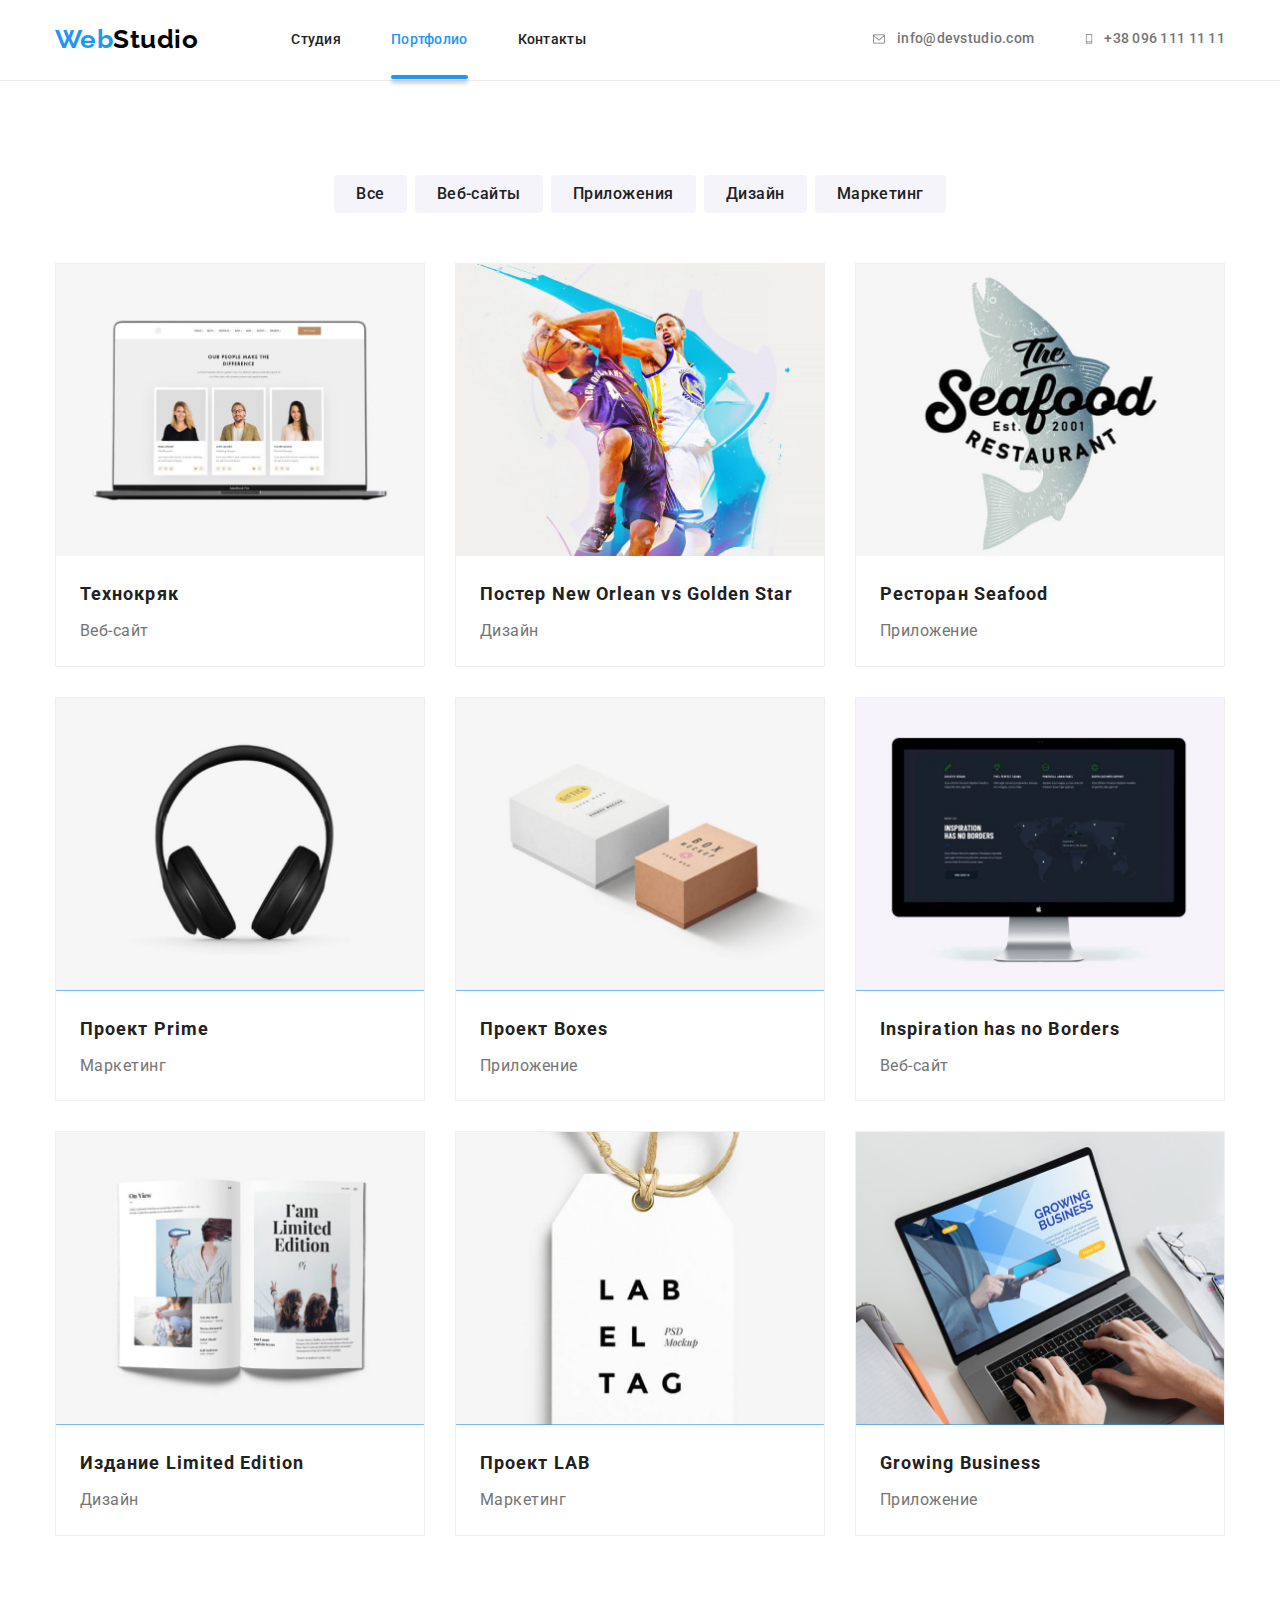
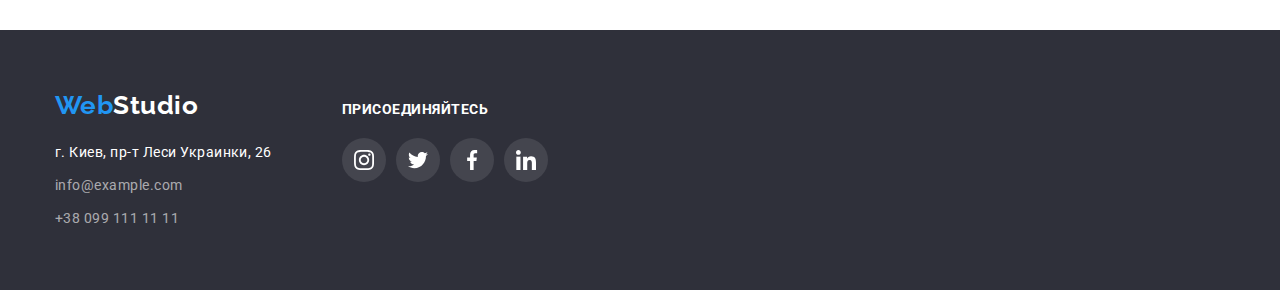
==== portfolio.html @ 4ba1881b "Initial commit" ====
<!DOCTYPE html>
<html lang="ru">
<head>
    <meta charset="UTF-8">
    <meta http-equiv="X-UA-Compatible" content="IE=edge">
    <meta name="viewport" content="width=device-width, initial-scale=1.0">
    <title>Portfolio</title>
    <link rel="preconnect" href="https://fonts.googleapis.com">
    <link rel="preconnect" href="https://fonts.gstatic.com" crossorigin>
    <link href="https://fonts.googleapis.com/css2?family=Raleway:wght@700&family=Roboto:wght@400;500;700;900&display=swap"
        rel="stylesheet">
    <link rel="stylesheet" href="https://cdnjs.cloudflare.com/ajax/libs/modern-normalize/1.1.0/modern-normalize.min.css">
    <link rel="stylesheet" href="./css/styles.css">
</head>
<body>
    <!--Header-->
    <header class="page-header portfolio">
        <div class="container">
            <a href="" class="logo-link"> <span class="logo-page-web">Web</span><span class="logo-page-studio">Studio</span></a>
            <nav>
                <ul class="site-nav list">
                    <li class="item"> <a href="./index.html" class="link ">Студия</a></li>
                    <li class="item"> <a href="./portfolio.html" class="link current">Портфолио </a></li>
                    <li class="item"> <a href="./contacts.html" class="link">Контакты</a></li>
                </ul>
            </nav>
            <ul class="contact-nav list">
                <li class="item"> <a href="mailto:info@devstudio.com" class="link envelope"> <svg class="mail-icon" width="16px"
                            height="12px">
                            <use href="./images/icons.svg#icon-envelope"></use>
                        </svg> info@devstudio.com</a></li>
                <li class="item"><a href="tel:+380961111111" class="link smartphone"> <svg class="smartphone-icon">
                            <use href="./images/icons.svg#icon-smartphone"></use>
                        </svg> +38 096 111 11 11</a></li>
            </ul>
        </div>
    </header>
    <!--Main-->
    <main>
        <section class="section projects">
            <div class="container">
                <ul class="project-filter list">
                    <li class="project-button">
                        <button type="button" class="button-filter">Все</button>
                    </li>
                    <li class="project-button">
                        <button type="button" class="button-filter">Веб-сайты</button>
                    </li>
                    <li class="project-button">
                        <button type="button" class="button-filter">Приложения</button>
                    </li>
                    <li class="project-button">
                        <button type="button" class="button-filter">Дизайн</button>
                    </li>
                    <li class="project-button">
                        <button type="button" class="button-filter">Маркетинг</button>
                    </li>
                </ul>
                   
        <!--Main menu-->
        <!--Скрытый заголовок-->
        <h1 class="visually-hidden">Список проектов</h1>
        <ul class="project-list list">
            <li class="project-item"> <a href="" class="link">
                <div class="project-img">
                <img src="./images/technokryak.jpg" alt="Фото Технокряк" width="370">
                <p class="project-text">Технокряк это современная площадка распространения коронавируса. Компании используют эту платформу для цифрового
                шпионажа и атак на защищённые сервера конкурентов.</p>
                </div>
                <div class="project-block">
                <h2 class="project-name" >Технокряк</h2>
                <p class="project-desc">Веб-сайт</p>
                </div>
                </a>
            </li>
            <li class="project-item"> <a href="" class="link">
            <div class="project-img">
                <img src="./images/new_orlean.jpg" alt="Фото Нью орлеан" width="370">
            <p class="project-text">Технокряк это современная площадка распространения коронавируса. Компании используют эту платформу для цифрового
                шпионажа и атак на защищённые сервера конкурентов.</p>
                </div>
                <div class="project-block">
                <h2 class="project-name">Постер New Orlean vs Golden Star</h2>
                    <p class="project-desc">Дизайн</p>
                    </div>
                </a>
            </li>
            <li class="project-item"> <a href="" class="link">
            <div class="project-img">
                <img src="./images/seafood.jpg" alt="Фото Си фуд" width="370">
             <p class="project-text">Технокряк это современная площадка распространения коронавируса. Компании используют эту платформу для цифрового
                шпионажа и атак на защищённые сервера конкурентов.</p>
                </div>
                <div class="project-block">
                <h2 class="project-name">Ресторан Seafood</h2>
                    <p class="project-desc">Приложение</p>
                    </div>
                </a>
                </li>
            <li class="project-item"> <a href="" class="link">
               <div class="project-img">
                <img src="./images/prime.jpg" alt="Фото Прайм" width="370">
                 <p class="project-text">Технокряк это современная площадка распространения коронавируса. Компании используют эту платформу для цифрового
                шпионажа и атак на защищённые сервера конкурентов.</p>
                </div>
                <div class="project-block">
                <h2 class="project-name">Проект Prime</h2>
                <p class="project-desc">Маркетинг</p>
                </div>
                </a>
            </li>
            <li class="project-item"> <a href="" class="link">
            <div class="project-img">
                <img src="./images/boxes.jpg" alt="Фото Боксес" width="370">
             <p class="project-text">Технокряк это современная площадка распространения коронавируса. Компании используют эту платформу для цифрового
                шпионажа и атак на защищённые сервера конкурентов.</p>
                </div>
                <div class="project-block">
                <h2 class="project-name">Проект Boxes</h2>
                <p class="project-desc">Приложение</p>
                </div>
            </a>
            </li>
            <li class="project-item"> <a href="" class="link">
            <div class="project-img">
                <img src="./images/no_borders.jpg" alt="Фото Но бордерс" width="370">
             <p class="project-text">Технокряк это современная площадка распространения коронавируса. Компании используют эту платформу для цифрового
                шпионажа и атак на защищённые сервера конкурентов.</p>
                </div>
                <div class="project-block">
                <h2 class="project-name">Inspiration has no Borders</h2>
                <p class="project-desc">Веб-сайт</p>
                </div>
            </a>
            </li>
            <li class="project-item"> <a href="" class="link">
            <div class="project-img">
                <img src="./images/limited_edition.jpg" alt="Фото Лимитед едишн" width="370">
             <p class="project-text">Технокряк это современная площадка распространения коронавируса. Компании используют эту платформу для цифрового
                шпионажа и атак на защищённые сервера конкурентов.</p>
                </div>
                <div class="project-block">
                <h2 class="project-name">Издание Limited Edition</h2>
                <p class="project-desc">Дизайн</p>
                </div>
            </a>
            </li>
            <li class="project-item"> <a href="" class="link">
            <div class="project-img">
                <img src="./images/lab.jpg" alt="Фото Лаб" width="370">
             <p class="project-text">Технокряк это современная площадка распространения коронавируса. Компании используют эту платформу для цифрового
                шпионажа и атак на защищённые сервера конкурентов.</p>
                </div>
                <div class="project-block">
                <h2 class="project-name">Проект LAB</h2>
                <p class="project-desc">Маркетинг</p>
                </div>
            </a>
            </li>
            <li class="project-item"> <a href="" class="link">
            <div class="project-img">
                <img src="./images/gr_business.jpg" alt="Фото растущий бизнес" width="370">
             <p class="project-text">Технокряк это современная площадка распространения коронавируса. Компании используют эту платформу для цифрового
                шпионажа и атак на защищённые сервера конкурентов.</p>
                </div>
                <div class="project-block">
                <h2 class="project-name">Growing Business</h2>
                <p class="project-desc">Приложение</p>
                </div>
            </a>
            </li>
        </ul>
        </div>
        </section>
    </main>

    <!--Footer-->
    <footer class="footer-nav">
        <div class="container footer">
            <div>
                <a href="" class="logo-link"><span class="logo-page-web">Web</span><span
                        class="logo-page-studio-white">Studio</span></a>
                <address class="adress">г. Киев, пр-т Леси Украинки, 26 <br>
                    <a href="mailto:info@example.com" class="contact">info@example.com</a><br>
                    <a href="tel:+380991111111" class="contact">+38 099 111 11 11</a>
                </address>
            </div>
            <div class="block-follow">
                <h3 class="follow">присоединяйтесь</h3>
                <ul class="list follow-order">
                    <li class="social instagram">
                        <a href="" class="link "><svg class="icon-footer">
                                <use href="./images/icons.svg#icon-instagram"></use>
                            </svg></a>
                    </li>
                    <li class="social twitter">
                        <a href="" class="link ">
                            <svg class="icon-footer">
                                <use href="./images/icons.svg#icon-twitter"></use>
                            </svg> </a>
                    </li>
                    <li class="social facebook">
                        <a href="" class="link ">
                            <svg class="icon-footer">
                                <use href="./images/icons.svg#icon-facebook"></use>
                            </svg>
                        </a>
                    </li>
                    <li class="social linkedin">
                        <a href="" class="link ">
                            <svg class="icon-footer">
                                <use href="./images/icons.svg#icon-linkedin"></use>
                            </svg>
                        </a>
                    </li>
                </ul>
            </div>
        </div>
    
    </footer>
</body>
---- css/styles.css ----
:root {
  --brand-blue-color: #2196f3;
  --brand-black-color: #212121;
  --brand-grey-color: #757575;
  --background-page: #ffffff;
  --brand-white-color: #ffffff;
  --background-button-grey: #f5f4fa;
  --background-darkgrey: #2f303a;
  --card-set-gap: 30px;
  --animation: 250ms cubic-bezier(0.4, 0, 0.2, 1);
}
body {
  color: var(--brand-black-color);
  background-color: var(--background-page);
  font-family: Roboto, sans-serif;
  letter-spacing: 0.03em;
  margin: 0px;
}
.list {
  list-style: none;
  padding: 0;
  margin: 0;
}
.container {
  width: 1200px;
  padding-left: 15px;
  padding-right: 15px;
  margin-left: auto;
  margin-right: auto;
  /* outline: 2px solid tomato; */
}
.section {
  padding-top: 94px;
  padding-bottom: 94px;
}
img {
  display: block;
  max-width: 100%;
  height: auto;
}

/*Стили для index.html*/
/*Header*/
.page-header {
  border-bottom: 1px solid #ececec;
  /* background-color: thistle; */
}
.page-header > .container {
  display: flex;
  align-items: center;
  padding-top: 24px;
  padding-bottom: 25px;
}

.logo-link {
  text-decoration: none;
  
  margin-right: 93px;
}
.logo-page-web {
  color: var(--brand-blue-color);

  font-family: Raleway, sans-serif;
  font-style: normal;
  font-weight: bold;
  font-size: 26px;
  line-height: 1.19;
}
.logo-page-studio {
  color: #000000;

  font-family: Raleway, sans-serif;
  font-style: normal;
  font-weight: bold;
  font-size: 26px;
  line-height: 1.19;
}
.site-nav {
  display: flex;
}
.site-nav .item {
  margin-right: 50px;
}

.site-nav .item:last-child {
  margin-right: 0;
}
.site-nav .link {
  color: var(--brand-black-color);
  text-decoration: none;

  font-style: normal;
  font-weight: 500;
  font-size: 14px;
  line-height: 1.14;
  letter-spacing: 0.02em;
  position: relative;
  padding-top: 32px;
  padding-bottom: 32px;

  transition: color var(--animation) ;
}
.site-nav .link.current {
  color: var(--brand-blue-color);
}
.link.current::after{
  content: "";
  display: block;
  width: 100%;
  height: 4px;
  background-color: var(--brand-blue-color);
box-shadow: 0px 4px 4px rgba(0, 0, 0, 0.25);
border-radius: 2px;

  position: absolute;
  bottom: 0;
  left: 0;
  
}
.site-nav .link:hover,
.site-nav .link:focus {
  color: var(--brand-blue-color);
}
.contact-nav {
  display: flex;
  margin-left: auto;
   
  
}
.contact-nav .item{
  
  align-items: center;
 
}
.contact-nav .item + .item {
  margin-left: 50px;
  
}

.contact-nav .link {
  display: flex;
  color: var(--brand-grey-color);
  text-decoration: none;

  font-style: normal;
  font-weight: 500;
  font-size: 14px;
  line-height: 1.14;
  letter-spacing: 0.02em;
  align-items: center;
  justify-content: center;
 transition: color var(--animation);
  
}
.contact-nav .link:hover .mail-icon,
.contact-nav .link:focus .mail-icon {
  fill: var(--brand-blue-color);
  cursor: pointer;
}
.contact-nav .link:hover,
.contact-nav .link:focus{
  color: var(--brand-blue-color);
}

.mail-icon{
 display: inline-block;
 
  fill: currentColor;
  width: 16px;
  height: 12px;
  margin-right: 10px;
  transition: fill var(--animation), cursor var(--animation);

    
}

.smartphone-icon{
  width: 10px;
  height: 16px;
  
  margin-right: 10px;
  fill: currentColor;
}

/* .contact-nav .link::before{
  display: inline-block;
  align-items: center;
  content: "";
 background-position: center;
 background-size: contain;
  margin-right: 10px; */
  
  
  /* background-color: #212121; */
  
/* } */
/* .contact-nav .link.envelope::before{
   height: 12px;
  width: 16px;
  background-image: url(../images/envelope.svg);
}
.contact-nav .link.smartphone::before{
   height: 16px;
  width: 10px;
  background-image: url(../images/smartphone.svg);
} */


/*main*/
.section-hero-title {
  /* background-color: var(--background-darkgrey); */
  background-image: linear-gradient( rgba(47, 48, 58, 0.4), rgba(47, 48, 58, 0.4)),
  url("../images/hero.jpg");
  height: 600px;
  max-width: 1600px;
  margin-right: auto;
  margin-left: auto;

  padding-top: 200px;
  padding-bottom: 200px;
}
.container.hero {
  text-align: center;
}
.hero-title {
  color: var(--brand-white-color);

  font-style: normal;
  font-weight: 900;
  font-size: 44px;
  line-height: 1.36;

  letter-spacing: 0.06em;
  text-transform: uppercase;

  width: 700px;
  margin-right: auto;
  margin-left: auto;
  margin-bottom: 30px;
  margin-top: 0px;
}

.button {
  all: unset;
  background-color: var(--brand-blue-color);
  color: var(--brand-white-color);
  box-shadow: 0px 4px 4px rgba(0, 0, 0, 0.15);
  border-radius: 4px;

  cursor: pointer;

  font-family: inherit;
  font-style: normal;
  font-weight: bold;
  font-size: 16px;
  line-height: 1.87;
  text-align: center;
  letter-spacing: 0.06em;

  display: inline-block;
  padding: 10px 32px;

  transition: filter var(--animation);
}
.button:hover,
.button:focus {
  filter: drop-shadow(0px 4px 4px rgba(0, 0, 0, 0.25))
    drop-shadow(0px 4px 4px rgba(0, 0, 0, 0.25));
}
/* Маодальное окно*/
.backdrop {
  position: fixed;
  top: 0;
  left: 50%;
  transform: translateX(-50%);
  width: 100vw;
  height: 100vh;
  background-color: rgba(0, 0, 0, 0.2);
  opacity: 1;
  visibility: visible;
  pointer-events: initial;
  transition: opacity var(--animation), visibility var(--animation);
  
}
.backdrop.is-hidden{
opacity: 0;
visibility: hidden;
pointer-events: none;
}
.modal-wrapper{
  position: absolute;
  width: 528px;
  height: 581px;
  background-color: var(--background-page);
  box-shadow: 0px 1px 3px rgba(0, 0, 0, 0.12),
  0px 1px 1px rgba(0, 0, 0, 0.14),
  0px 2px 1px rgba(0, 0, 0, 0.2);
  border-radius: 4px;
  top: 50%;
  left: 50%;
  transform: translate(-50%, -50%);
}
.modal-button{
  position: absolute;
  top: 8px;
  right: 8px;
  width: 30px;
  height: 30px;
  border: 1px solid rgba(0, 0, 0, 0.1);
  border-radius: 50%;
  cursor: pointer;
  
  background-color: var(--background-page);
   
}
.close{
  display: inline-block;
  text-align: center;
  
}

/* Наши преимущества */
.section.features {
  padding-bottom: 0;
  /*   
  background-color: yellow; */
}
/* Скрытый заголовок */
.visually-hidden {
  position: absolute;
  width: 1px;
  height: 1px;
  margin: -1px;
  border: 0;
  padding: 0;
  white-space: nowrap;
  clip-path: inset(100%);
  clip: rect(0 0 0 0);
  overflow: hidden;
}
.features-item {
  margin-right: 30px;
}
.features-item:last-child {
  margin-right: 0;
}
.features-list{
  display: flex;
  width: 270px;
  height: 120px;
background-color: var(--background-button-grey);
margin-bottom: 30px;
align-items: center;
justify-content: center;
}
.features-icon{
  width: 70px;
  height: 70px;
  
}

/* .features-item::before{
  content: "";
display: block;
height: 120px;
margin-bottom: 30px;
background-color:var(--background-button-grey);


}
.features-item.icon-antenna::before{

background-image: url(../images/icon-antenna.svg);
background-repeat: no-repeat;
background-position:center;
}
.features-item.icon-clock::before{

background-image: url(../images/icon-clock.svg);
background-repeat: no-repeat;
background-position:center;
}
.features-item.icon-diagram::before{

background-image: url(../images/icon-diagram.svg);
background-repeat: no-repeat;
background-position:center;
}
.features-item.icon-astronaut::before{

background-image: url(../images/icon-astronaut.svg);
background-repeat: no-repeat;
background-position:center;
} */
.subtitle .features {
  font-style: normal;
  font-size: 14px;
  line-height: 1.14;
  text-transform: uppercase;
  margin-bottom: 10px;
  margin-top: 0;
}
.subtitle .features-desc {
  color: var(--brand-grey-color);

  font-size: 14px;
  line-height: 1.71;
  margin-bottom: 0;
  margin-top: 0;
}
.subtitle.list {
  display: flex;
}
/* Чем мы занимаемся */
.item-activity {
  margin-right: 30px;
  position: relative;
  
}
.item-activity:last-child {
  margin-right: 0;
}
.section.activity {
  /* background-color: rebeccapurple; */
  
}
.title {
  font-style: normal;
  font-size: 36px;
  line-height: 1.16;
  text-align: center;
  margin-top: 0;
  /* padding-top: 0; */
  margin-bottom: 50px;
}
.list.activity {
  display: flex;
}

.desc-activity{
position: absolute;
left: 0;
bottom: 0;
display: flex;
justify-content: center;
align-items: center;
width: 100%;
height: 70px;
margin-bottom: 0;
background-color: rgba(47, 48, 58, 0.8);

font-weight: 700;
font-size: 14px;
line-height: 1.14;
text-align: center;
letter-spacing: 0.03em;
text-transform: uppercase;
color: var(--background-page);
}
/* Наша команда */
.section.team {
  background-color: var(--background-button-grey);
  
}
.team-person {
  background-color: var(--brand-white-color);
  box-shadow: 0px 1px 3px rgba(0, 0, 0, 0.12), 0px 1px 1px rgba(0, 0, 0, 0.14),
    0px 2px 1px rgba(0, 0, 0, 0.2);
  border-radius: 0px 0px 4px 4px;
  margin-right: 30px;
}
.team-person:last-child {
  margin-right: 0;
}
.name-block {
  padding-top: 30px;
  padding-bottom: 30px;
}
.team-card.list {
  display: flex;
}
/* .team-title {
  font-style: normal;
  font-size: 36px;
  line-height: 1.16;
  text-align: center;
  margin-top: 0;
  margin-bottom: 50px;
   */
/* } */
.team-person .name {
  font-style: normal;
  font-weight: 500;
  font-size: 16px;
  line-height: 1.18;
  text-align: center;
  margin-top: 0;
  margin-bottom: 10px;
}
.team-person .job {
  color: var(--brand-grey-color);

  font-style: normal;
  font-size: 16px;
  line-height: 1.18;
  text-align: center;
  margin-top: 0;
  margin-bottom: 16px;
}
.team-follow{
  display: flex;
  margin-right: 32px;
  margin-left: 32px;
}



.team-follow .link{
 display: flex;
  justify-content: center;
  align-items: center;
  width: 44px;
  height: 44px;
  transition: background-color var(--animation), border-radius var(--animation);
}
.team-follow .social{
margin-right: 10px;
}
.team-follow .social:last-child{
margin-right: 0;
}
.social-icon{
display: inline-block;
  width: 20px;
  height: 20px;
  fill: #AFB1B8;
transition: fill var(--animation);}

.team-follow .link:hover .social-icon,
.team-follow .link:focus .social-icon{
fill: var(--background-page);
}
.team-follow .link:hover,
.team-follow .link:focus{
  background-color: var(--brand-blue-color);
  border-radius: 50%;
}

/* .team-follow .social::before{
  
  background-color: #2196f3;
}
.social.instagram-team::before{
  background-image: url(../images/instagram.svg);
}
.social.twitter-team::before{
  background-image: url(../images/twitter.svg);
}
.social.facebook-team::before{
  background-image: url(../images/facebook.svg);
}
.social.linkedin-team::before{
  background-image: url(../images/linkedin.svg);
} */

/* Постоянные клиенты */
.client.list{
  display: flex;
  margin: 0;
 
}
.client-item >.link{
  display: flex;
  width: 100%;
  height: 100%;
  border: 1px solid #AFB1B8;
  border-radius: 4px;
  align-items: center;
  justify-content: center;
  transition: border var(--animation);
  
}
.client-item{
  display: inline-block;
  
  width: 170px;
  height: 92px;
  margin-right: 30px;
   
}
.client-item:last-child{
  margin-right: 0;
}
.company-icon{
  
  width: 106px;
  height: 60px;
  fill: #AFB1B8;
  transition: fill var(--animation);
 
  
}
.client-item >.link:hover .company-icon,
.client-item >.link:focus .company-icon{
  fill: var(--brand-blue-color);
}
.client-item >.link:hover,
.client-item >.link:focus{
  border: 1px solid var(--brand-blue-color);
}


/*footer*/
.footer-nav {
  padding-top: 60px;
  padding-bottom: 60px;
  background-color: var(--background-darkgrey);
  
}

.container.footer{
  display: flex;
}
.adress {
  color: var(--brand-white-color);

  font-style: normal;
  font-weight: normal;
  font-size: 14px;
  line-height: 1.71;
  
}
.footer-nav .contact {
  color: rgba(255, 255, 255, 0.6);
  text-decoration: none;

  font-style: normal;
  font-weight: normal;
  font-size: 14px;
  line-height: 1.71;
  display: inline-block;
  padding-top: 9px;
  transition: color var(--animation);
}
.footer-nav .contact:focus,
.footer-nav .contact:hover {
  color: var(--brand-blue-color);
}
.logo-page-studio-white {
  color: var(--brand-white-color);

  font-family: Raleway, sans-serif;
  font-style: normal;
  font-weight: bold;
  font-size: 26px;
  line-height: 1.19;
}

.footer-nav .logo-link {
  display: inline-block;

  padding-bottom: 20px;
  margin-right: 0;
}
.block-follow{
  margin-left: 70px;
  padding-top: 12px;
  padding-bottom: 40px;
}
.follow{
font-style: normal;
font-size: 14px;
line-height: 1.14;

  margin-top: 0;
  margin-bottom: 20px;
  color: var(--brand-white-color);
  text-transform: uppercase;
}
.follow-order{
  display: flex;
  margin-top: 0;
}
.follow-order .social{
margin-right: 10px;
}
.follow-order .social:last-child{
  margin-right: 0;
}

.social .link{
 
  display: flex;
  background-color:  rgba(255, 255, 255, 0.1);
  border-radius: 50%;
  justify-content: center;
  align-items: center;
  width: 44px;
  height: 44px;
  transition: background-color var(--animation), cursor var(--animation);
}

/* .social::before{
  display: block;
  content: "";
  width: 44px;
  height: 44px;
  border-radius: 50%;
  background-position: center;
  background-repeat: no-repeat;
  background-size: 20px 20px;
    
} */

.icon-footer{
  display: inline-block;
  width: 20px;
  height: 20px;
  fill: var(--background-page);
}
.follow-order > .social .link:hover,
.follow-order > .social .link:focus{
  background-color: var(--brand-blue-color);
 
  cursor: pointer;
}
/* .social.instagram::before{
  background-image: url(../images/instagram.svg);
  background-color: rgba(255, 255, 255, 0.1);
}
.social.twitter::before{
  background-image: url(../images/twitter.svg);
   background-color: rgba(255, 255, 255, 0.1);
}
.social.facebook::before{
  background-image: url(../images/facebook.svg);
   background-color: rgba(255, 255, 255, 0.1);
}
.social.linkedin::before{
  background-image: url(../images/linkedin.svg);
   background-color: rgba(255, 255, 255, 0.1);
} */






/*portfolio.html*/

.project-filter {
  margin-bottom: 50px;

  display: flex;
  justify-content: center;
}
.projects {
  /* background-color: rgb(160, 194, 194); */
 
}
.project-button {
  
  margin-right: 8px;
}
.project-button:last-child {
  margin-right: 0;
}

.button-filter {
  all: unset;
  color: inherit;
  background-color: var(--background-button-grey);
  border-radius: 4px;
  font-family: inherit;

  font-style: normal;
  font-weight: 500;
  font-size: 16px;
  line-height: 1.62;
  text-align: center;

  padding: 6px 22px;

  transition: color var(--animation), background-color var(--animation), box-shadow var(--animation);
}
.button-filter:hover,
.button-filter:focus {
  color: var(--brand-white-color);
  background-color: var(--brand-blue-color);
  cursor: pointer;
  box-shadow: 0px 3px 1px rgba(0, 0, 0, 0.1), 0px 1px 2px rgba(0, 0, 0, 0.08),
    0px 2px 2px rgba(0, 0, 0, 0.12);
  
}
.project-list .link {
  text-decoration: none;
}
.project-list {
  display: flex;
  flex-wrap: wrap;
  margin-left: calc(-1 * var(--card-set-gap));
  margin-top: calc(-1 * var(--card-set-gap));
}
.project-item {
  background-color: var(--brand-white-color);
  border: 1px solid #eeeeee;
  box-sizing: border-box;
  margin-top: var(--card-set-gap);
  margin-left: var(--card-set-gap);
  flex-basis: calc((100% - 90px) / 3);
  transition: box-shadow var(--animation);
}
.project-item:hover,
.project-item:focus{
  box-shadow: 0px 1px 1px rgba(0, 0, 0, 0.12), 0px 4px 4px rgba(0, 0, 0, 0.06), 1px 4px 6px rgba(0, 0, 0, 0.16);
  
}
.project-item:hover .project-text,
.project-item:focus .project-text{
transform: translateY(0);
}

.project-name {
  color: var(--brand-black-color);
  font-style: normal;
  font-weight: bold;
  font-size: 18px;
  line-height: 2;
  letter-spacing: 0.06em;
  margin-top: 0;
  margin-bottom: 4px;
  
}
.project-desc {
  color: var(--brand-grey-color);
  font-style: normal;
  font-weight: normal;
  font-size: 16px;
  line-height: 1.87;
  margin:0;
}
.project-block{
  padding: 20px 24px;
}

.project-img{
  position: relative;
  overflow: hidden;
}
.project-text{
  position: absolute;
  left: 0;
  bottom: 0;
  width: 100%;
  height: 100%;
  background-color: var(--brand-blue-color);
display: flex;
justify-content: center;
align-items: center;
padding: 63px 24px;
margin-bottom: 0;

color: var(--background-page);
font-weight: 400;
font-size: 18px;
line-height: 1.56;
letter-spacing: 0.03em;
transform: translateY(100%);
transition: transform var(--animation);

}
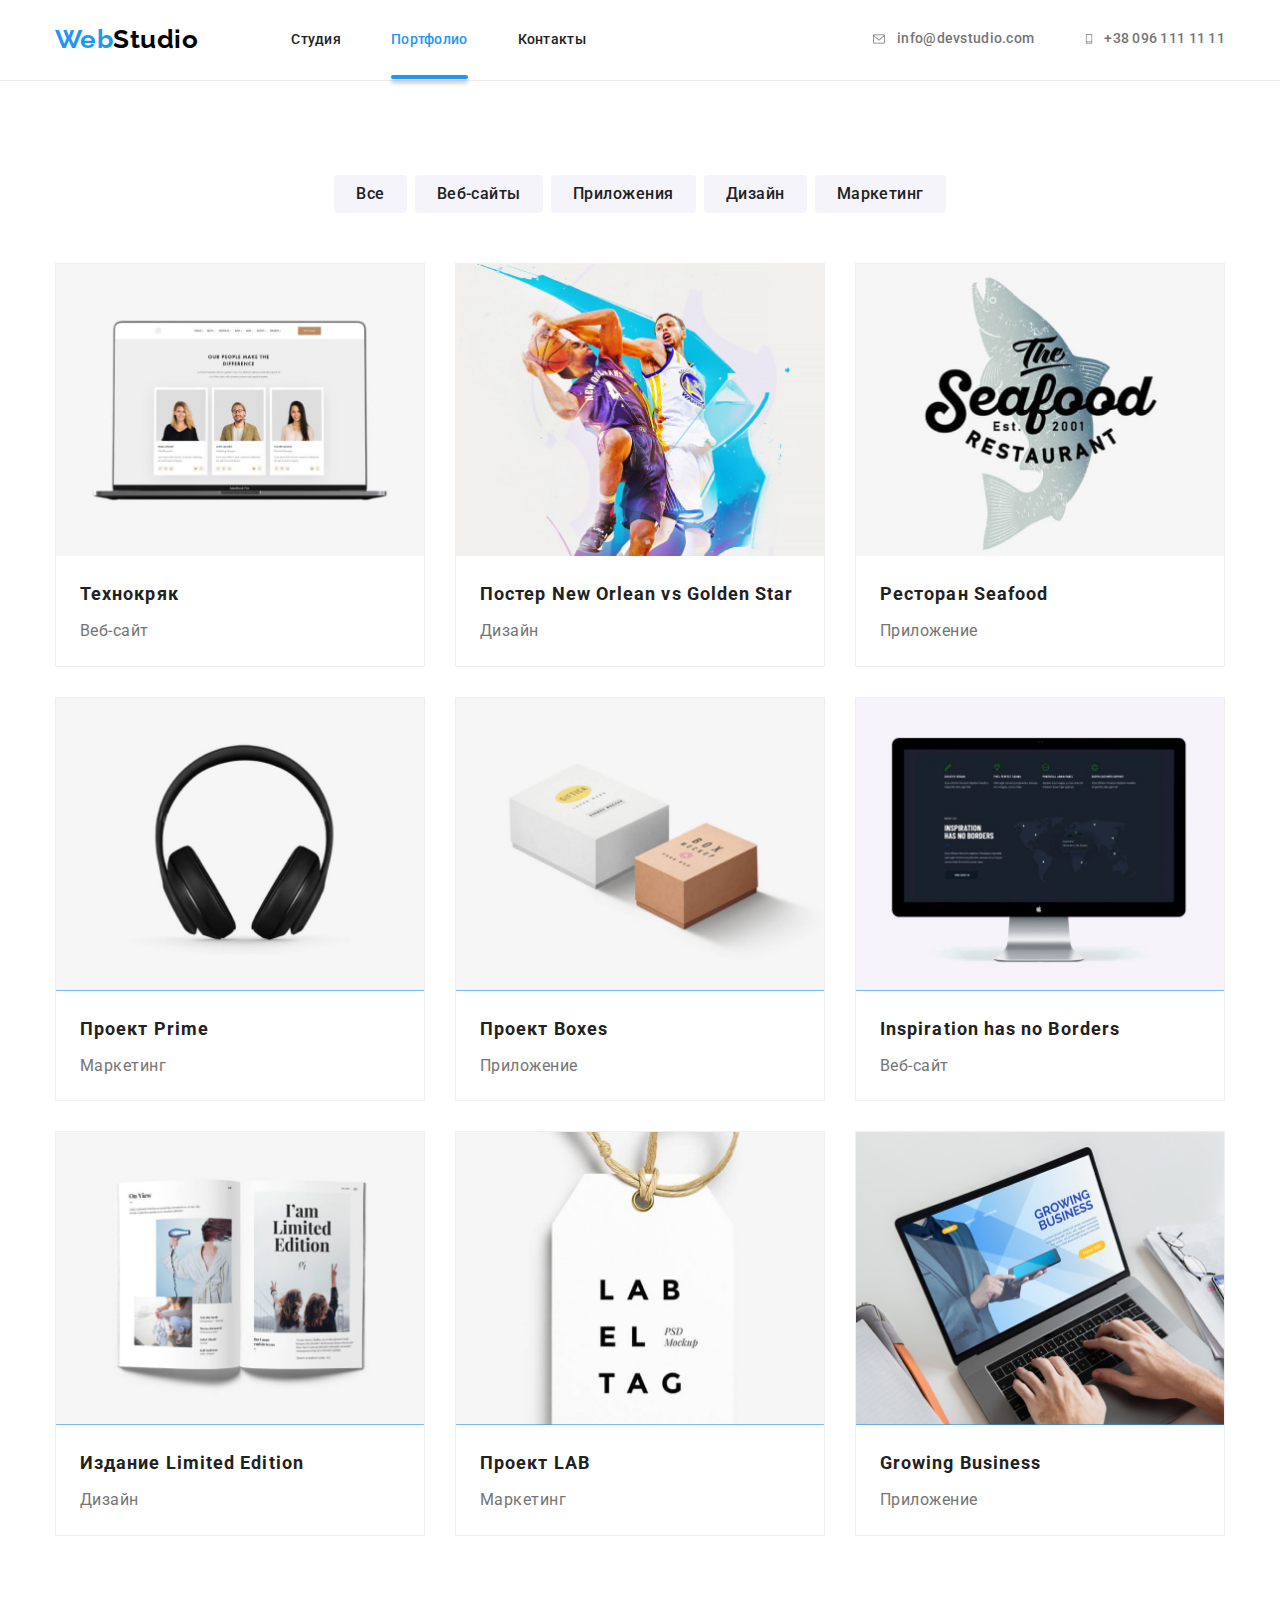
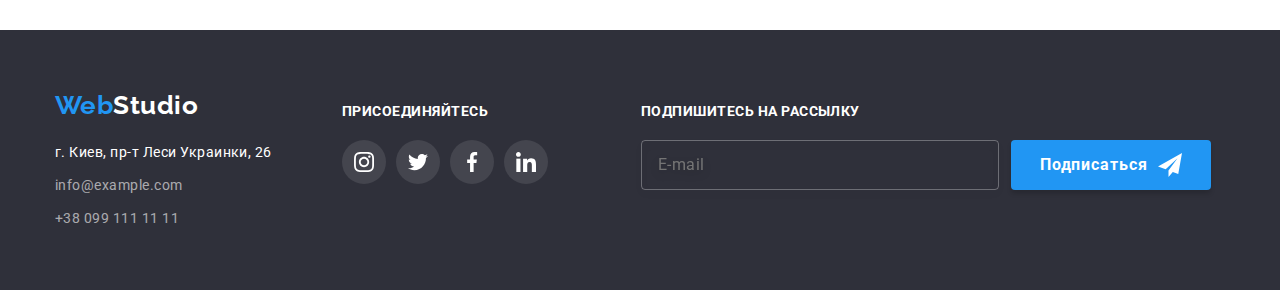
==== commit 8263e76c: "Добавляет в футер подписку на рассылку" ====
--- a/portfolio.html
+++ b/portfolio.html
@@ -215,7 +215,18 @@
                     </li>
                 </ul>
             </div>
+        
+            <div class="subscribe-box">
+                <b class="follow">Подпишитесь на рассылку</b>
+                <div class="subscribe-form-box">
+                    <input class="subscribe-form" type="text" placeholder="E-mail">
+                    <button class="button btn-subscribe" type="submit">Подписаться
+                        <svg class="icon-send">
+                            <use href="./images/icons.svg#icon-send"></use>
+                        </svg>
+                    </button>
+                </div>
+            </div>
         </div>
-    
     </footer>
 </body>
--- a/css/styles.css
+++ b/css/styles.css
@@ -246,6 +246,9 @@
   color: var(--brand-white-color);
   box-shadow: 0px 4px 4px rgba(0, 0, 0, 0.15);
   border-radius: 4px;
+  box-sizing: border-box;
+  width: 200px;
+height: 50px;
 
   cursor: pointer;
 
@@ -258,7 +261,7 @@
   letter-spacing: 0.06em;
 
   display: inline-block;
-  padding: 10px 32px;
+  
 
   transition: filter var(--animation);
 }
@@ -267,6 +270,611 @@
   filter: drop-shadow(0px 4px 4px rgba(0, 0, 0, 0.25))
     drop-shadow(0px 4px 4px rgba(0, 0, 0, 0.25));
 }
+
+
+/* Наши преимущества */
+.section.features {
+  padding-bottom: 0;
+  /*   
+  background-color: yellow; */
+}
+/* Скрытый заголовок */
+.visually-hidden {
+  position: absolute;
+  width: 1px;
+  height: 1px;
+  margin: -1px;
+  border: 0;
+  padding: 0;
+  white-space: nowrap;
+  clip-path: inset(100%);
+  clip: rect(0 0 0 0);
+  overflow: hidden;
+}
+.features-item {
+  margin-right: 30px;
+}
+.features-item:last-child {
+  margin-right: 0;
+}
+.features-list{
+  display: flex;
+  width: 270px;
+  height: 120px;
+background-color: var(--background-button-grey);
+margin-bottom: 30px;
+align-items: center;
+justify-content: center;
+}
+.features-icon{
+  width: 70px;
+  height: 70px;
+  
+}
+
+/* .features-item::before{
+  content: "";
+display: block;
+height: 120px;
+margin-bottom: 30px;
+background-color:var(--background-button-grey);
+
+
+}
+.features-item.icon-antenna::before{
+
+background-image: url(../images/icon-antenna.svg);
+background-repeat: no-repeat;
+background-position:center;
+}
+.features-item.icon-clock::before{
+
+background-image: url(../images/icon-clock.svg);
+background-repeat: no-repeat;
+background-position:center;
+}
+.features-item.icon-diagram::before{
+
+background-image: url(../images/icon-diagram.svg);
+background-repeat: no-repeat;
+background-position:center;
+}
+.features-item.icon-astronaut::before{
+
+background-image: url(../images/icon-astronaut.svg);
+background-repeat: no-repeat;
+background-position:center;
+} */
+.subtitle .features {
+  font-style: normal;
+  font-size: 14px;
+  line-height: 1.14;
+  text-transform: uppercase;
+  margin-bottom: 10px;
+  margin-top: 0;
+}
+.subtitle .features-desc {
+  color: var(--brand-grey-color);
+
+  font-size: 14px;
+  line-height: 1.71;
+  margin-bottom: 0;
+  margin-top: 0;
+}
+.subtitle.list {
+  display: flex;
+}
+/* Чем мы занимаемся */
+.item-activity {
+  margin-right: 30px;
+  position: relative;
+  
+}
+.item-activity:last-child {
+  margin-right: 0;
+}
+.section.activity {
+  /* background-color: rebeccapurple; */
+  
+}
+.title {
+  font-style: normal;
+  font-size: 36px;
+  line-height: 1.16;
+  text-align: center;
+  margin-top: 0;
+  /* padding-top: 0; */
+  margin-bottom: 50px;
+}
+.list.activity {
+  display: flex;
+}
+
+.desc-activity{
+position: absolute;
+left: 0;
+bottom: 0;
+display: flex;
+justify-content: center;
+align-items: center;
+width: 100%;
+height: 70px;
+margin-bottom: 0;
+background-color: rgba(47, 48, 58, 0.8);
+
+font-weight: 700;
+font-size: 14px;
+line-height: 1.14;
+text-align: center;
+letter-spacing: 0.03em;
+text-transform: uppercase;
+color: var(--background-page);
+}
+/* Наша команда */
+.section.team {
+  background-color: var(--background-button-grey);
+  
+}
+.team-person {
+  background-color: var(--brand-white-color);
+  box-shadow: 0px 1px 3px rgba(0, 0, 0, 0.12), 0px 1px 1px rgba(0, 0, 0, 0.14),
+    0px 2px 1px rgba(0, 0, 0, 0.2);
+  border-radius: 0px 0px 4px 4px;
+  margin-right: 30px;
+}
+.team-person:last-child {
+  margin-right: 0;
+}
+.name-block {
+  padding-top: 30px;
+  padding-bottom: 30px;
+}
+.team-card.list {
+  display: flex;
+}
+/* .team-title {
+  font-style: normal;
+  font-size: 36px;
+  line-height: 1.16;
+  text-align: center;
+  margin-top: 0;
+  margin-bottom: 50px;
+   */
+/* } */
+.team-person .name {
+  font-style: normal;
+  font-weight: 500;
+  font-size: 16px;
+  line-height: 1.18;
+  text-align: center;
+  margin-top: 0;
+  margin-bottom: 10px;
+}
+.team-person .job {
+  color: var(--brand-grey-color);
+
+  font-style: normal;
+  font-size: 16px;
+  line-height: 1.18;
+  text-align: center;
+  margin-top: 0;
+  margin-bottom: 16px;
+}
+.team-follow{
+  display: flex;
+  margin-right: 32px;
+  margin-left: 32px;
+}
+
+
+
+.team-follow .link{
+ display: flex;
+  justify-content: center;
+  align-items: center;
+  width: 44px;
+  height: 44px;
+  transition: background-color var(--animation), border-radius var(--animation);
+}
+.team-follow .social{
+margin-right: 10px;
+}
+.team-follow .social:last-child{
+margin-right: 0;
+}
+.social-icon{
+display: inline-block;
+  width: 20px;
+  height: 20px;
+  fill: #AFB1B8;
+transition: fill var(--animation);}
+
+.team-follow .link:hover .social-icon,
+.team-follow .link:focus .social-icon{
+fill: var(--background-page);
+}
+.team-follow .link:hover,
+.team-follow .link:focus{
+  background-color: var(--brand-blue-color);
+  border-radius: 50%;
+}
+
+/* .team-follow .social::before{
+  
+  background-color: #2196f3;
+}
+.social.instagram-team::before{
+  background-image: url(../images/instagram.svg);
+}
+.social.twitter-team::before{
+  background-image: url(../images/twitter.svg);
+}
+.social.facebook-team::before{
+  background-image: url(../images/facebook.svg);
+}
+.social.linkedin-team::before{
+  background-image: url(../images/linkedin.svg);
+} */
+
+/* Постоянные клиенты */
+.client.list{
+  display: flex;
+  margin: 0;
+ 
+}
+.client-item >.link{
+  display: flex;
+  width: 100%;
+  height: 100%;
+  border: 1px solid #AFB1B8;
+  border-radius: 4px;
+  align-items: center;
+  justify-content: center;
+  transition: border var(--animation);
+  
+}
+.client-item{
+  display: inline-block;
+  
+  width: 170px;
+  height: 92px;
+  margin-right: 30px;
+   
+}
+.client-item:last-child{
+  margin-right: 0;
+}
+.company-icon{
+  
+  width: 106px;
+  height: 60px;
+  fill: #AFB1B8;
+  transition: fill var(--animation);
+ 
+  
+}
+.client-item >.link:hover .company-icon,
+.client-item >.link:focus .company-icon{
+  fill: var(--brand-blue-color);
+}
+.client-item >.link:hover,
+.client-item >.link:focus{
+  border: 1px solid var(--brand-blue-color);
+}
+
+
+/*footer*/
+.footer-nav {
+  padding-top: 60px;
+  padding-bottom: 60px;
+  background-color: var(--background-darkgrey);
+  
+}
+
+.container.footer{
+  display: flex;
+}
+.adress {
+  color: var(--brand-white-color);
+
+  font-style: normal;
+  font-weight: normal;
+  font-size: 14px;
+  line-height: 1.71;
+  
+}
+.footer-nav .contact {
+  color: rgba(255, 255, 255, 0.6);
+  text-decoration: none;
+
+  font-style: normal;
+  font-weight: normal;
+  font-size: 14px;
+  line-height: 1.71;
+  display: inline-block;
+  padding-top: 9px;
+  transition: color var(--animation);
+}
+.footer-nav .contact:focus,
+.footer-nav .contact:hover {
+  color: var(--brand-blue-color);
+}
+.logo-page-studio-white {
+  color: var(--brand-white-color);
+
+  font-family: Raleway, sans-serif;
+  font-style: normal;
+  font-weight: bold;
+  font-size: 26px;
+  line-height: 1.19;
+}
+
+.footer-nav .logo-link {
+  display: inline-block;
+
+  padding-bottom: 20px;
+  margin-right: 0;
+}
+.block-follow{
+  margin-left: 70px;
+  margin-right: 93px;
+  padding-top: 12px;
+  padding-bottom: 40px;
+}
+.follow{
+  display: inline-block;
+font-style: normal;
+font-size: 14px;
+line-height: 1.14;
+
+  margin-top: 0;
+  margin-bottom: 20px;
+  color: var(--brand-white-color);
+  text-transform: uppercase;
+}
+.follow-order{
+  display: flex;
+  margin-top: 0;
+}
+.follow-order .social{
+margin-right: 10px;
+}
+.follow-order .social:last-child{
+  margin-right: 0;
+}
+
+.social .link{
+ 
+  display: flex;
+  background-color:  rgba(255, 255, 255, 0.1);
+  border-radius: 50%;
+  justify-content: center;
+  align-items: center;
+  width: 44px;
+  height: 44px;
+  transition: background-color var(--animation), cursor var(--animation);
+}
+
+/* .social::before{
+  display: block;
+  content: "";
+  width: 44px;
+  height: 44px;
+  border-radius: 50%;
+  background-position: center;
+  background-repeat: no-repeat;
+  background-size: 20px 20px;
+    
+} */
+
+.icon-footer{
+  display: inline-block;
+  width: 20px;
+  height: 20px;
+  fill: var(--background-page);
+}
+.follow-order > .social .link:hover,
+.follow-order > .social .link:focus{
+  background-color: var(--brand-blue-color);
+ 
+  cursor: pointer;
+}
+/* .social.instagram::before{
+  background-image: url(../images/instagram.svg);
+  background-color: rgba(255, 255, 255, 0.1);
+}
+.social.twitter::before{
+  background-image: url(../images/twitter.svg);
+   background-color: rgba(255, 255, 255, 0.1);
+}
+.social.facebook::before{
+  background-image: url(../images/facebook.svg);
+   background-color: rgba(255, 255, 255, 0.1);
+}
+.social.linkedin::before{
+  background-image: url(../images/linkedin.svg);
+   background-color: rgba(255, 255, 255, 0.1);
+} */
+.icon-send{
+  display: inline-block;
+  width: 24px;
+  height: 24px;
+ margin-left: 10px;
+}
+.subscribe-form{
+  /* display: flex; */
+  width: 358px;
+  height: 50px;
+  margin-right: 12px;
+
+  font-weight: 400;
+  font-size: 16px;
+  line-height: 1.25;
+  
+  align-items: center;
+  letter-spacing: 0.03em;
+  
+  color: rgba(255, 255, 255, 0.6);
+
+border: 1px solid rgba(255, 255, 255, 0.3);
+box-sizing: border-box;
+filter: drop-shadow(0px 4px 4px rgba(0, 0, 0, 0.15));
+border-radius: 4px;
+background-color: transparent;
+}
+.subscribe-form[placeholder]{
+  padding-left: 16px;
+  font-weight: 400;
+  font-size: 16px;
+  line-height: 1.25;
+  
+  align-items: center;
+  letter-spacing: 0.03em;
+  
+  color: rgba(255, 255, 255, 0.6);
+}
+.btn-subscribe{
+  display: flex;
+  align-items: center;
+  justify-content: center;
+}
+.subscribe-box{
+ padding-top: 12px;
+ 
+}
+.subscribe-form-box{
+  display: flex;
+}
+
+
+
+
+
+
+/*portfolio.html*/
+
+.project-filter {
+  margin-bottom: 50px;
+
+  display: flex;
+  justify-content: center;
+}
+.projects {
+  /* background-color: rgb(160, 194, 194); */
+ 
+}
+.project-button {
+  
+  margin-right: 8px;
+}
+.project-button:last-child {
+  margin-right: 0;
+}
+
+.button-filter {
+  all: unset;
+  color: inherit;
+  background-color: var(--background-button-grey);
+  border-radius: 4px;
+  font-family: inherit;
+
+  font-style: normal;
+  font-weight: 500;
+  font-size: 16px;
+  line-height: 1.62;
+  text-align: center;
+
+  padding: 6px 22px;
+
+  transition: color var(--animation), background-color var(--animation), box-shadow var(--animation);
+}
+.button-filter:hover,
+.button-filter:focus {
+  color: var(--brand-white-color);
+  background-color: var(--brand-blue-color);
+  cursor: pointer;
+  box-shadow: 0px 3px 1px rgba(0, 0, 0, 0.1), 0px 1px 2px rgba(0, 0, 0, 0.08),
+    0px 2px 2px rgba(0, 0, 0, 0.12);
+  
+}
+.project-list .link {
+  text-decoration: none;
+}
+.project-list {
+  display: flex;
+  flex-wrap: wrap;
+  margin-left: calc(-1 * var(--card-set-gap));
+  margin-top: calc(-1 * var(--card-set-gap));
+}
+.project-item {
+  background-color: var(--brand-white-color);
+  border: 1px solid #eeeeee;
+  box-sizing: border-box;
+  margin-top: var(--card-set-gap);
+  margin-left: var(--card-set-gap);
+  flex-basis: calc((100% - 90px) / 3);
+  transition: box-shadow var(--animation);
+}
+.project-item:hover,
+.project-item:focus{
+  box-shadow: 0px 1px 1px rgba(0, 0, 0, 0.12), 0px 4px 4px rgba(0, 0, 0, 0.06), 1px 4px 6px rgba(0, 0, 0, 0.16);
+  
+}
+.project-item:hover .project-text,
+.project-item:focus .project-text{
+transform: translateY(0);
+}
+
+.project-name {
+  color: var(--brand-black-color);
+  font-style: normal;
+  font-weight: bold;
+  font-size: 18px;
+  line-height: 2;
+  letter-spacing: 0.06em;
+  margin-top: 0;
+  margin-bottom: 4px;
+  
+}
+.project-desc {
+  color: var(--brand-grey-color);
+  font-style: normal;
+  font-weight: normal;
+  font-size: 16px;
+  line-height: 1.87;
+  margin:0;
+}
+.project-block{
+  padding: 20px 24px;
+}
+
+.project-img{
+  position: relative;
+  overflow: hidden;
+}
+.project-text{
+  position: absolute;
+  left: 0;
+  bottom: 0;
+  width: 100%;
+  height: 100%;
+  background-color: var(--brand-blue-color);
+display: flex;
+justify-content: center;
+align-items: center;
+padding: 63px 24px;
+margin-bottom: 0;
+
+color: var(--background-page);
+font-weight: 400;
+font-size: 18px;
+line-height: 1.56;
+letter-spacing: 0.03em;
+transform: translateY(100%);
+transition: transform var(--animation);
+
+}
+
 /* Маодальное окно*/
 .backdrop {
   position: fixed;
@@ -280,27 +888,31 @@
   visibility: visible;
   pointer-events: initial;
   transition: opacity var(--animation), visibility var(--animation);
-  
-}
-.backdrop.is-hidden{
-opacity: 0;
-visibility: hidden;
-pointer-events: none;
-}
-.modal-wrapper{
+
+}
+
+.backdrop.is-hidden {
+  opacity: 0;
+  visibility: hidden;
+  pointer-events: none;
+}
+
+.modal-wrapper {
   position: absolute;
   width: 528px;
   height: 581px;
+  padding: 40px;
   background-color: var(--background-page);
   box-shadow: 0px 1px 3px rgba(0, 0, 0, 0.12),
-  0px 1px 1px rgba(0, 0, 0, 0.14),
-  0px 2px 1px rgba(0, 0, 0, 0.2);
+    0px 1px 1px rgba(0, 0, 0, 0.14),
+    0px 2px 1px rgba(0, 0, 0, 0.2);
   border-radius: 4px;
   top: 50%;
   left: 50%;
   transform: translate(-50%, -50%);
 }
-.modal-button{
+
+.modal-button {
   position: absolute;
   top: 8px;
   right: 8px;
@@ -309,563 +921,169 @@
   border: 1px solid rgba(0, 0, 0, 0.1);
   border-radius: 50%;
   cursor: pointer;
-  
+
   background-color: var(--background-page);
-   
-}
-.close{
+
+}
+
+.modal-close {
+  width: 11px;
+  height: 11px;
+transition: fill var(--animation);
+}
+
+.modal-button:hover .modal-close,
+.modal-button:focus .modal-close{
+  fill: var(--brand-blue-color);
+}
+
+.form-text{
+font-weight: 700;
+font-size: 20px;
+line-height: 23px;
+text-align: center;
+letter-spacing: 0.03em;
+color: var(--brand-black-color);
+display: block;
+margin-bottom: 12px;
+}
+.form-field{
+  display: flex;
+  flex-direction: column;
+  margin-bottom: 10px;
+  position: relative;
+}
+
+.form-field.last{
+margin-bottom: 0;
+}
+  .form-field label{
+    display: inline-block;
+    margin-bottom: 4px;
+    
+    font-size: 12px;
+    line-height: 1.16;
+    letter-spacing: 0.01em;
+    color: var(--brand-grey-color);
+    
+    
+  }
+  .form-input{
+    padding: 11px 42px;
+    border: 1px solid rgba(33, 33, 33, 0.2);
+    box-sizing: border-box;
+    border-radius: 4px;
+    transition: border-color var(--animation);
+
+  }
+.form-input:focus,
+.form-input:hover{
+  border-color: var(--brand-blue-color);
+  cursor: pointer;
+  outline: none;
+  
+
+}
+.icon-form {
   display: inline-block;
-  text-align: center;
-  
-}
-
-/* Наши преимущества */
-.section.features {
-  padding-bottom: 0;
-  /*   
-  background-color: yellow; */
-}
-/* Скрытый заголовок */
-.visually-hidden {
+  width: 18px;
+  height: 18px;
+  fill: inherit;
+
   position: absolute;
-  width: 1px;
-  height: 1px;
-  margin: -1px;
-  border: 0;
-  padding: 0;
-  white-space: nowrap;
-  clip-path: inset(100%);
-  clip: rect(0 0 0 0);
-  overflow: hidden;
-}
-.features-item {
-  margin-right: 30px;
-}
-.features-item:last-child {
-  margin-right: 0;
-}
-.features-list{
-  display: flex;
-  width: 270px;
-  height: 120px;
-background-color: var(--background-button-grey);
-margin-bottom: 30px;
-align-items: center;
-justify-content: center;
-}
-.features-icon{
-  width: 70px;
-  height: 70px;
-  
-}
-
-/* .features-item::before{
-  content: "";
-display: block;
-height: 120px;
-margin-bottom: 30px;
-background-color:var(--background-button-grey);
-
-
-}
-.features-item.icon-antenna::before{
-
-background-image: url(../images/icon-antenna.svg);
-background-repeat: no-repeat;
-background-position:center;
-}
-.features-item.icon-clock::before{
-
-background-image: url(../images/icon-clock.svg);
-background-repeat: no-repeat;
-background-position:center;
-}
-.features-item.icon-diagram::before{
-
-background-image: url(../images/icon-diagram.svg);
-background-repeat: no-repeat;
-background-position:center;
-}
-.features-item.icon-astronaut::before{
-
-background-image: url(../images/icon-astronaut.svg);
-background-repeat: no-repeat;
-background-position:center;
-} */
-.subtitle .features {
-  font-style: normal;
-  font-size: 14px;
-  line-height: 1.14;
-  text-transform: uppercase;
-  margin-bottom: 10px;
-  margin-top: 0;
-}
-.subtitle .features-desc {
-  color: var(--brand-grey-color);
-
+  top: 70%;
+  left: 12px;
+
+  transform: translateY(-70%);
+  transition: fill var(--animation);
+}
+
+
+
+.form-input:hover+.icon-form,
+.form-input:focus+.icon-form {
+  fill: var(--brand-blue-color);
+  
+}
+
+  .form-field textarea{
+    
+    padding: 12px 16px;
+    border: 1px solid rgba(33, 33, 33, 0.2);
+    box-sizing: border-box;
+    border-radius: 4px;
+    resize: none;
+    transition: border-color var(--animation);
+
+  }
+.form-field textarea:hover,
+.form-field textarea:focus,
+.form-field textarea:focus-visible{
+  border-color: var(--brand-blue-color);
+  cursor: pointer;
+  outline: none;
+  
+}
+
+  .form-field textarea::placeholder{
+    font-size: 12px;
+    line-height: 1.16;
+    letter-spacing: 0.01em;
+
+    color: rgba(117, 117, 117, 0.5);
+  }
+  .politic{
+    display: inline-block;
   font-size: 14px;
   line-height: 1.71;
-  margin-bottom: 0;
-  margin-top: 0;
-}
-.subtitle.list {
-  display: flex;
-}
-/* Чем мы занимаемся */
-.item-activity {
-  margin-right: 30px;
-  position: relative;
-  
-}
-.item-activity:last-child {
-  margin-right: 0;
-}
-.section.activity {
-  /* background-color: rebeccapurple; */
-  
-}
-.title {
-  font-style: normal;
-  font-size: 36px;
-  line-height: 1.16;
-  text-align: center;
-  margin-top: 0;
-  /* padding-top: 0; */
-  margin-bottom: 50px;
-}
-.list.activity {
-  display: flex;
-}
-
-.desc-activity{
-position: absolute;
-left: 0;
-bottom: 0;
+  letter-spacing: 0.03em;
+  color: var(--brand-grey-color);
+  margin-top: 20px;
+  margin-bottom: 30px;
+ 
+  }
+  .btn-form{
+    display: block;
+    margin: auto;
+  }
+
+
+.checkbox{
+  
+  
+  appearance: none;
+  -webkit-appearance: none;
+  -moz-appearance: none;
+}
+
+
+.politic{
+
 display: flex;
 justify-content: center;
 align-items: center;
-width: 100%;
-height: 70px;
-margin-bottom: 0;
-background-color: rgba(47, 48, 58, 0.8);
-
-font-weight: 700;
-font-size: 14px;
-line-height: 1.14;
-text-align: center;
-letter-spacing: 0.03em;
-text-transform: uppercase;
-color: var(--background-page);
-}
-/* Наша команда */
-.section.team {
-  background-color: var(--background-button-grey);
-  
-}
-.team-person {
-  background-color: var(--brand-white-color);
-  box-shadow: 0px 1px 3px rgba(0, 0, 0, 0.12), 0px 1px 1px rgba(0, 0, 0, 0.14),
-    0px 2px 1px rgba(0, 0, 0, 0.2);
-  border-radius: 0px 0px 4px 4px;
-  margin-right: 30px;
-}
-.team-person:last-child {
-  margin-right: 0;
-}
-.name-block {
-  padding-top: 30px;
-  padding-bottom: 30px;
-}
-.team-card.list {
-  display: flex;
-}
-/* .team-title {
-  font-style: normal;
-  font-size: 36px;
-  line-height: 1.16;
-  text-align: center;
-  margin-top: 0;
-  margin-bottom: 50px;
-   */
-/* } */
-.team-person .name {
-  font-style: normal;
-  font-weight: 500;
-  font-size: 16px;
-  line-height: 1.18;
-  text-align: center;
-  margin-top: 0;
-  margin-bottom: 10px;
-}
-.team-person .job {
-  color: var(--brand-grey-color);
-
-  font-style: normal;
-  font-size: 16px;
-  line-height: 1.18;
-  text-align: center;
-  margin-top: 0;
-  margin-bottom: 16px;
-}
-.team-follow{
-  display: flex;
-  margin-right: 32px;
-  margin-left: 32px;
-}
-
-
-
-.team-follow .link{
- display: flex;
-  justify-content: center;
-  align-items: center;
-  width: 44px;
-  height: 44px;
-  transition: background-color var(--animation), border-radius var(--animation);
-}
-.team-follow .social{
-margin-right: 10px;
-}
-.team-follow .social:last-child{
-margin-right: 0;
-}
-.social-icon{
-display: inline-block;
-  width: 20px;
-  height: 20px;
-  fill: #AFB1B8;
-transition: fill var(--animation);}
-
-.team-follow .link:hover .social-icon,
-.team-follow .link:focus .social-icon{
-fill: var(--background-page);
-}
-.team-follow .link:hover,
-.team-follow .link:focus{
-  background-color: var(--brand-blue-color);
-  border-radius: 50%;
-}
-
-/* .team-follow .social::before{
-  
-  background-color: #2196f3;
-}
-.social.instagram-team::before{
-  background-image: url(../images/instagram.svg);
-}
-.social.twitter-team::before{
-  background-image: url(../images/twitter.svg);
-}
-.social.facebook-team::before{
-  background-image: url(../images/facebook.svg);
-}
-.social.linkedin-team::before{
-  background-image: url(../images/linkedin.svg);
-} */
-
-/* Постоянные клиенты */
-.client.list{
-  display: flex;
-  margin: 0;
- 
-}
-.client-item >.link{
-  display: flex;
-  width: 100%;
-  height: 100%;
-  border: 1px solid #AFB1B8;
-  border-radius: 4px;
-  align-items: center;
-  justify-content: center;
-  transition: border var(--animation);
-  
-}
-.client-item{
-  display: inline-block;
-  
-  width: 170px;
-  height: 92px;
-  margin-right: 30px;
-   
-}
-.client-item:last-child{
-  margin-right: 0;
-}
-.company-icon{
-  
-  width: 106px;
-  height: 60px;
-  fill: #AFB1B8;
-  transition: fill var(--animation);
- 
-  
-}
-.client-item >.link:hover .company-icon,
-.client-item >.link:focus .company-icon{
-  fill: var(--brand-blue-color);
-}
-.client-item >.link:hover,
-.client-item >.link:focus{
-  border: 1px solid var(--brand-blue-color);
-}
-
-
-/*footer*/
-.footer-nav {
-  padding-top: 60px;
-  padding-bottom: 60px;
-  background-color: var(--background-darkgrey);
-  
-}
-
-.container.footer{
-  display: flex;
-}
-.adress {
-  color: var(--brand-white-color);
-
-  font-style: normal;
-  font-weight: normal;
-  font-size: 14px;
-  line-height: 1.71;
-  
-}
-.footer-nav .contact {
-  color: rgba(255, 255, 255, 0.6);
-  text-decoration: none;
-
-  font-style: normal;
-  font-weight: normal;
-  font-size: 14px;
-  line-height: 1.71;
-  display: inline-block;
-  padding-top: 9px;
-  transition: color var(--animation);
-}
-.footer-nav .contact:focus,
-.footer-nav .contact:hover {
-  color: var(--brand-blue-color);
-}
-.logo-page-studio-white {
-  color: var(--brand-white-color);
-
-  font-family: Raleway, sans-serif;
-  font-style: normal;
-  font-weight: bold;
-  font-size: 26px;
-  line-height: 1.19;
-}
-
-.footer-nav .logo-link {
-  display: inline-block;
-
-  padding-bottom: 20px;
-  margin-right: 0;
-}
-.block-follow{
-  margin-left: 70px;
-  padding-top: 12px;
-  padding-bottom: 40px;
-}
-.follow{
-font-style: normal;
-font-size: 14px;
-line-height: 1.14;
-
-  margin-top: 0;
-  margin-bottom: 20px;
-  color: var(--brand-white-color);
-  text-transform: uppercase;
-}
-.follow-order{
-  display: flex;
-  margin-top: 0;
-}
-.follow-order .social{
-margin-right: 10px;
-}
-.follow-order .social:last-child{
-  margin-right: 0;
-}
-
-.social .link{
- 
-  display: flex;
-  background-color:  rgba(255, 255, 255, 0.1);
-  border-radius: 50%;
-  justify-content: center;
-  align-items: center;
-  width: 44px;
-  height: 44px;
-  transition: background-color var(--animation), cursor var(--animation);
-}
-
-/* .social::before{
-  display: block;
-  content: "";
-  width: 44px;
-  height: 44px;
-  border-radius: 50%;
-  background-position: center;
-  background-repeat: no-repeat;
-  background-size: 20px 20px;
-    
-} */
-
-.icon-footer{
-  display: inline-block;
-  width: 20px;
-  height: 20px;
-  fill: var(--background-page);
-}
-.follow-order > .social .link:hover,
-.follow-order > .social .link:focus{
-  background-color: var(--brand-blue-color);
- 
-  cursor: pointer;
-}
-/* .social.instagram::before{
-  background-image: url(../images/instagram.svg);
-  background-color: rgba(255, 255, 255, 0.1);
-}
-.social.twitter::before{
-  background-image: url(../images/twitter.svg);
-   background-color: rgba(255, 255, 255, 0.1);
-}
-.social.facebook::before{
-  background-image: url(../images/facebook.svg);
-   background-color: rgba(255, 255, 255, 0.1);
-}
-.social.linkedin::before{
-  background-image: url(../images/linkedin.svg);
-   background-color: rgba(255, 255, 255, 0.1);
-} */
-
-
-
-
-
-
-/*portfolio.html*/
-
-.project-filter {
-  margin-bottom: 50px;
-
-  display: flex;
-  justify-content: center;
-}
-.projects {
-  /* background-color: rgb(160, 194, 194); */
- 
-}
-.project-button {
-  
-  margin-right: 8px;
-}
-.project-button:last-child {
-  margin-right: 0;
-}
-
-.button-filter {
-  all: unset;
-  color: inherit;
-  background-color: var(--background-button-grey);
-  border-radius: 4px;
-  font-family: inherit;
-
-  font-style: normal;
-  font-weight: 500;
-  font-size: 16px;
-  line-height: 1.62;
-  text-align: center;
-
-  padding: 6px 22px;
-
-  transition: color var(--animation), background-color var(--animation), box-shadow var(--animation);
-}
-.button-filter:hover,
-.button-filter:focus {
-  color: var(--brand-white-color);
-  background-color: var(--brand-blue-color);
-  cursor: pointer;
-  box-shadow: 0px 3px 1px rgba(0, 0, 0, 0.1), 0px 1px 2px rgba(0, 0, 0, 0.08),
-    0px 2px 2px rgba(0, 0, 0, 0.12);
-  
-}
-.project-list .link {
-  text-decoration: none;
-}
-.project-list {
-  display: flex;
-  flex-wrap: wrap;
-  margin-left: calc(-1 * var(--card-set-gap));
-  margin-top: calc(-1 * var(--card-set-gap));
-}
-.project-item {
-  background-color: var(--brand-white-color);
-  border: 1px solid #eeeeee;
-  box-sizing: border-box;
-  margin-top: var(--card-set-gap);
-  margin-left: var(--card-set-gap);
-  flex-basis: calc((100% - 90px) / 3);
-  transition: box-shadow var(--animation);
-}
-.project-item:hover,
-.project-item:focus{
-  box-shadow: 0px 1px 1px rgba(0, 0, 0, 0.12), 0px 4px 4px rgba(0, 0, 0, 0.06), 1px 4px 6px rgba(0, 0, 0, 0.16);
-  
-}
-.project-item:hover .project-text,
-.project-item:focus .project-text{
-transform: translateY(0);
-}
-
-.project-name {
-  color: var(--brand-black-color);
-  font-style: normal;
-  font-weight: bold;
-  font-size: 18px;
-  line-height: 2;
-  letter-spacing: 0.06em;
-  margin-top: 0;
-  margin-bottom: 4px;
-  
-}
-.project-desc {
-  color: var(--brand-grey-color);
-  font-style: normal;
-  font-weight: normal;
-  font-size: 16px;
-  line-height: 1.87;
-  margin:0;
-}
-.project-block{
-  padding: 20px 24px;
-}
-
-.project-img{
-  position: relative;
-  overflow: hidden;
-}
-.project-text{
-  position: absolute;
-  left: 0;
-  bottom: 0;
-  width: 100%;
-  height: 100%;
-  background-color: var(--brand-blue-color);
-display: flex;
+margin-left: 13px;
+}
+
+.checkbox-icon-box{
 justify-content: center;
 align-items: center;
-padding: 63px 24px;
-margin-bottom: 0;
-
-color: var(--background-page);
-font-weight: 400;
-font-size: 18px;
-line-height: 1.56;
-letter-spacing: 0.03em;
-transform: translateY(100%);
-transition: transform var(--animation);
-
-}
+display: flex;
+
+ border: 2px solid var(--brand-black-color);
+ width: 16px;
+ height: 15px;
+margin-right: 8px;
+
+border-radius: 10%;
+
+
+}
+
+
+.checkbox:checked + .checkbox-icon-box{
+  background-color: var(--brand-blue-color);
+  background-origin:border-box;
+  border: transparent;
+
+}